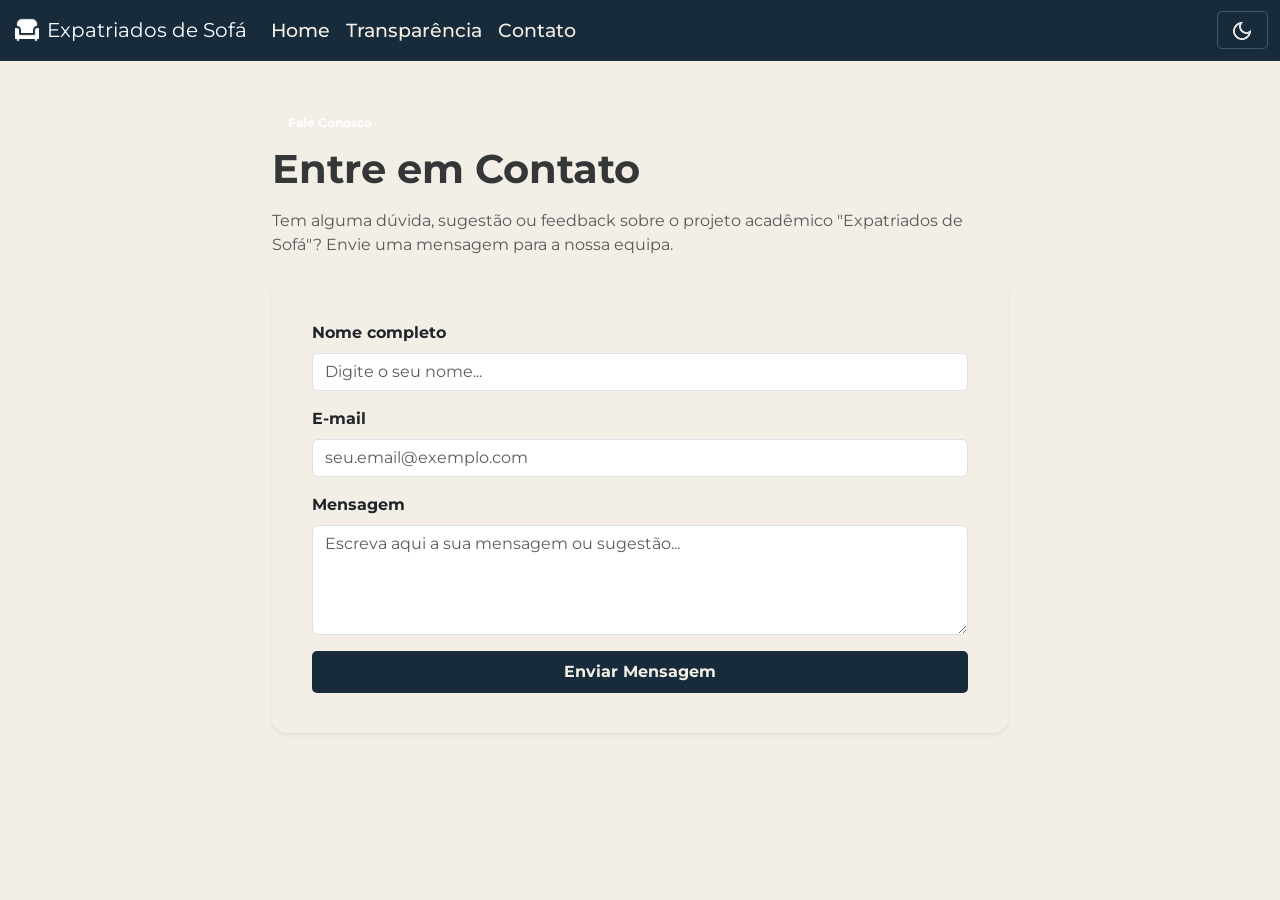
==== contato.html @ bc17a6ea "feat: adiciona paginas de transparencia e contato completas" ====
<!DOCTYPE html>
<html lang="pt-br">
<head>
    <meta charset="UTF-8">
    <meta name="viewport" content="width=device-width, initial-scale=1.0">
    <title>Contato - Expatriados de Sofá</title>
    <link href="https://cdn.jsdelivr.net/npm/bootstrap@5.0.2/dist/css/bootstrap.min.css" rel="stylesheet" integrity="sha384-EVSTQN3/azprG1Anm3QDgpJLIm9Nao0Yz1ztcQTwFspd3yD65VohhpuuCOmLASjC" crossorigin="anonymous">
    <link rel="stylesheet" href="css/style.css">
    <link rel="preconnect" href="https://fonts.googleapis.com">
    <link rel="preconnect" href="https://fonts.gstatic.com" crossorigin>
    <link href="https://fonts.googleapis.com/css2?family=Montserrat:ital,wght@0,100..900;1,100..900&display=swap" rel="stylesheet">
</head>
<body>
<header>
  <nav class="navbar navbar-expand-lg navbar-dark" aria-label="Navegação principal">
    <div class="container-fluid">
      <a class="navbar-brand" href="index.html">
        <img src="img/nav-logo.png" alt="Expatriados de Sofá, página inicial" class="d-inline-block align-text-top"> Expatriados de Sofá</a>
      <div class="d-flex align-items-center gap-2 ms-auto order-lg-last">
        <button class="btn btn-tema" type="button" aria-label="Alternar tema claro e escuro">
          <img src="img/nav-dark.png" alt="">
        </button>
        <button class="navbar-toggler" type="button" data-bs-toggle="collapse" data-bs-target="#navbarNav" aria-controls="navbarNav" aria-expanded="false" aria-label="Abrir ou fechar menu">
          <span class="navbar-toggler-icon"></span>
        </button>
      </div>
      <div class="collapse navbar-collapse" id="navbarNav">
        <ul class="navbar-nav">
          <li class="nav-item">
            <a class="nav-link" href="index.html">Home</a>
          </li>
          <li class="nav-item">
            <a class="nav-link" href="transparencia.html">Transparência</a>
          </li>
          <li class="nav-item">
            <a class="nav-link active" href="contato.html" aria-current="page">Contato</a>
          </li>
        </ul>
      </div>
    </div>
  </nav>
</header>

<main class="container my-5">
  <section class="row justify-content-center mb-5">
    <div class="col-lg-8">
      <span class="badge mb-2 px-3 py-2">Fale Conosco</span>
      <h1 class="fw-bold mb-3">Entre em Contato</h1>
      <p class="text-muted mb-4">Tem alguma dúvida, sugestão ou feedback sobre o projeto acadêmico "Expatriados de Sofá"? Envie uma mensagem para a nossa equipa.</p>
      
      <div class="card card-dado p-4 shadow-sm border-0">
        <div class="card-body">
          <form onsubmit="event.preventDefault(); alert('Mensagem enviada com sucesso! Obrigado pelo contato.');">
            <div class="mb-3">
              <label for="nome" class="form-label fw-bold">Nome completo</label>
              <input type="text" class="form-control" id="nome" placeholder="Digite o seu nome..." required>
            </div>
            <div class="mb-3">
              <label for="email" class="form-label fw-bold">E-mail</label>
              <input type="email" class="form-control" id="email" placeholder="seu.email@exemplo.com" required>
            </div>
            <div class="mb-3">
              <label for="mensagem" class="form-label fw-bold">Mensagem</label>
              <textarea class="form-control" id="mensagem" rows="4" placeholder="Escreva aqui a sua mensagem ou sugestão..." required></textarea>
            </div>
            <button type="submit" class="btn hero-btn-primario w-100 py-2">Enviar Mensagem</button>
          </form>
        </div>
      </div>
    </div>
  </section>
</main>

<script src="https://cdn.jsdelivr.net/npm/bootstrap@5.0.2/dist/js/bootstrap.bundle.min.js" integrity="sha384-MrcW6ZMFYlzcLA8Nl+NtUVF0sA7MsXsP1UyJoMp4YLEuNSfAP+JcXn/tWtIaxVXM" crossorigin="anonymous"></script>
<script src="js/app.js"></script>
</body>
</html>
---- css/style.css ----
@charset "UTF-8";

* {
    box-sizing: border-box;
    font-family: var(--font-principal);
}

:root {
    --azul-petroleo: #172B3A;
    --caramelo: #D9A56C;
    --off-white: #F3EFE7;
    --verde-salvia: #A8B5A2;
    --grafite: #343638;

    --font-principal: 'Montserrat', sans-serif;

    --texto-sm: 0.875rem;
    --texto-base: 1rem;
    --texto-lg: 1.25rem;
    --titulo-h3: 1.5rem;
    --titulo-h2: 2rem;
    --titulo-h1: 2.75rem;

    --espaco-1: 0.5rem;
    --espaco-2: 1rem;
    --espaco-3: 1.5rem;
    --espaco-4: 3rem;
}

html {
    scroll-behavior: smooth;
}

body {
    background-color: var(--off-white);
    color: var(--grafite);
}

.navbar {
    background-color: var(--azul-petroleo);
}

.navbar-brand img,
.btn-tema img {
    width: 30px;
    height: 24px;
    object-fit: contain;
    filter: invert(1);
}

.btn-tema {
    background: transparent;
    border: 1px solid rgba(255, 255, 255, 0.2);
    border-radius: 5px;
    color: var(--off-white);
    padding: 0.35rem 0.6rem;
    transition: all 0.3s ease-in-out;
}

.navbar .navbar-nav .nav-link {
    color: var(--off-white);
    font-size: 1.2rem;
    font-weight: 500;
    transition: all 0.3s ease-in-out;
}

.navbar .navbar-nav .nav-link:hover,
.navbar .navbar-nav .nav-link:focus-visible {
    color: var(--caramelo);
    text-decoration: underline;
    text-underline-offset: 6px;
    text-decoration-thickness: 2px;
}

.btn-tema:hover,
.btn-tema:focus-visible {
    background-color: rgba(255, 255, 255, 0.1);
}

.hero-btn-primario {
    background: var(--azul-petroleo);
    padding: 10px 20px;
    color: var(--off-white);
    text-decoration: none;
    border-radius: 5px;
    font-weight: bold;
    transition: background-color 0.3s ease, color 0.3s ease;
}

.hero-btn-primario:hover,
.hero-btn-primario:focus-visible {
    background: var(--caramelo);
    color: var(--azul-petroleo);
}

.hero-btn-secundario {
    background: var(--caramelo);
    padding: 10px 20px;
    color: var(--azul-petroleo);
    text-decoration: none;
    border-radius: 5px;
    font-weight: bold;
    transition: background-color 0.3s ease, color 0.3s ease;
}

.hero-btn-secundario:hover,
.hero-btn-secundario:focus-visible {
    background: var(--azul-petroleo);
    color: var(--off-white);
}

.section-text h1, .section-text p {
    color: var(--azul-petroleo);
}

.card-dado {
    background-color: var(--off-white);
    border: 1px solid var(--verde-salvia);
    border-radius: 15px;
}

.porcento {
    font-size: var(--titulo-h1);
    font-weight: bold;
    color: var(--azul-petroleo);
}

.card-icone {
    display: block;
    width: 40px;
    height: 40px;
    padding: 5px;
    margin-bottom: var(--espaco-2);
    background-color: var(--verde-salvia);
    border-radius: 15px;
}

.card-fonte {
    color: var(--grafite);
}

/* ==========================================
   MODO ESCURO (DARK MODE)
   ========================================== */
body.dark-mode {
    background-color: #1a1a1a !important;
    color: #f8f9fa !important;
}

body.dark-mode .card-dado,
body.dark-mode .card {
    background-color: #2b2b2b !important;
    border-color: #444 !important;
    color: #ffffff !important;
}

body.dark-mode .text-muted,
body.dark-mode .card-fonte {
    color: #adb5bd !important;
}

body.dark-mode .section-text h1, 
body.dark-mode .section-text p,
body.dark-mode .porcento {
    color: var(--off-white) !important;
}
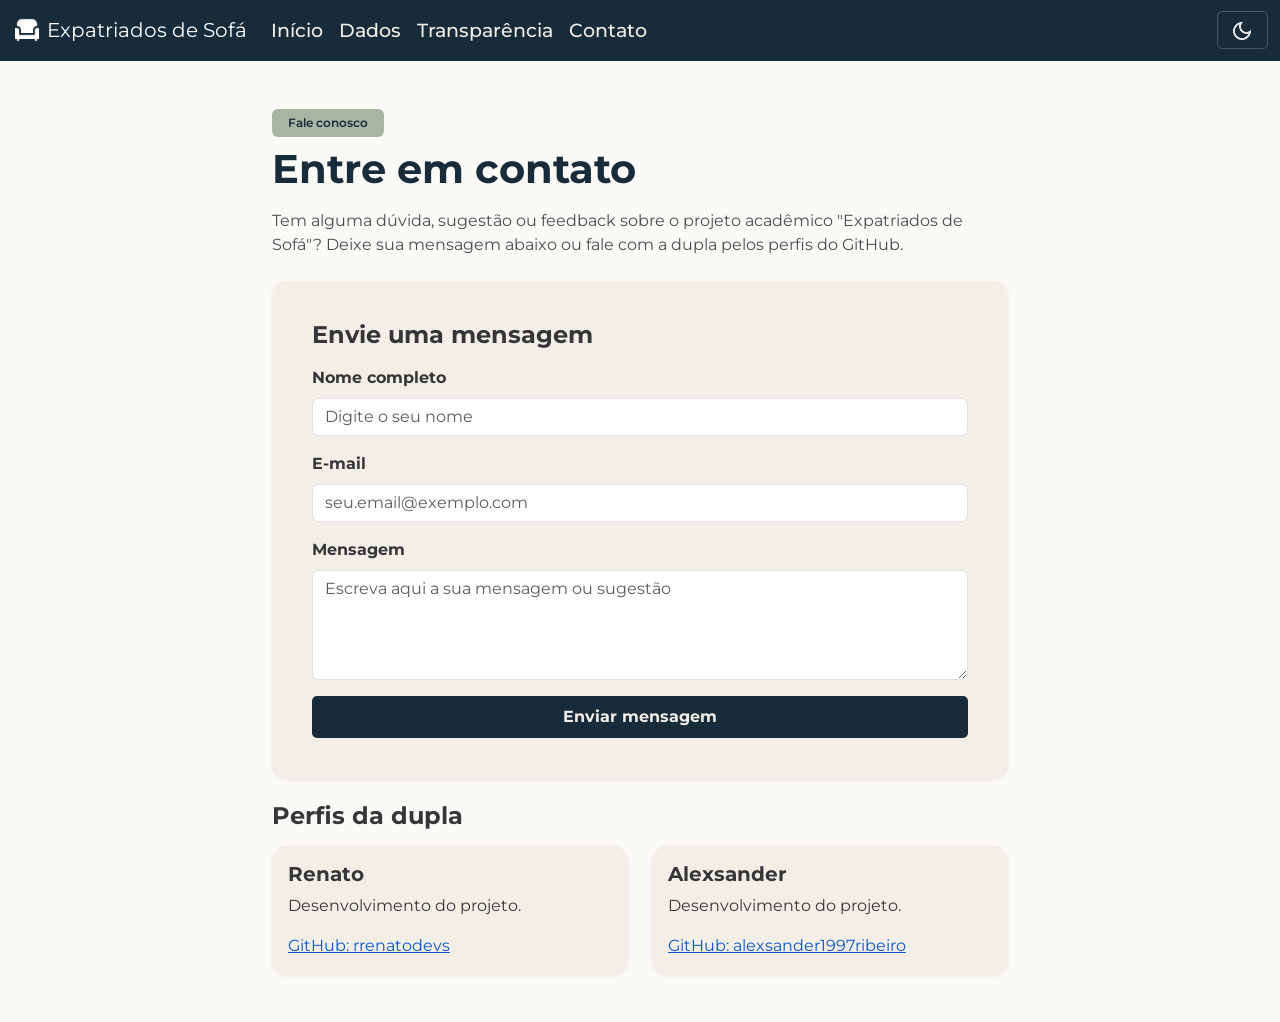
==== commit ec58fa85: "feat: adiciona estrutura principal, paginas e logica interativa Atualiza o index.html com o conteúdo" ====
--- a/contato.html
+++ b/contato.html
@@ -1,33 +1,52 @@
 <!DOCTYPE html>
-<html lang="pt-br">
+<html lang="pt-BR">
 <head>
-    <meta charset="UTF-8">
-    <meta name="viewport" content="width=device-width, initial-scale=1.0">
-    <title>Contato - Expatriados de Sofá</title>
-    <link href="https://cdn.jsdelivr.net/npm/bootstrap@5.0.2/dist/css/bootstrap.min.css" rel="stylesheet" integrity="sha384-EVSTQN3/azprG1Anm3QDgpJLIm9Nao0Yz1ztcQTwFspd3yD65VohhpuuCOmLASjC" crossorigin="anonymous">
-    <link rel="stylesheet" href="css/style.css">
-    <link rel="preconnect" href="https://fonts.googleapis.com">
-    <link rel="preconnect" href="https://fonts.gstatic.com" crossorigin>
-    <link href="https://fonts.googleapis.com/css2?family=Montserrat:ital,wght@0,100..900;1,100..900&display=swap" rel="stylesheet">
+  <meta charset="UTF-8">
+  <meta name="viewport" content="width=device-width, initial-scale=1.0">
+  <meta name="description" content="Fale com a dupla responsável pelo projeto acadêmico Expatriados de Sofá.">
+  <title>Contato | Expatriados de Sofá</title>
+
+  <script>
+    try {
+      if (localStorage.getItem("tema") === "dark") {
+        document.documentElement.classList.add("dark-mode");
+      }
+    } catch (e) {}
+  </script>
+
+  <link href="https://cdn.jsdelivr.net/npm/bootstrap@5.0.2/dist/css/bootstrap.min.css" rel="stylesheet" integrity="sha384-EVSTQN3/azprG1Anm3QDgpJLIm9Nao0Yz1ztcQTwFspd3yD65VohhpuuCOmLASjC" crossorigin="anonymous">
+  <link rel="preconnect" href="https://fonts.googleapis.com">
+  <link rel="preconnect" href="https://fonts.gstatic.com" crossorigin>
+  <link href="https://fonts.googleapis.com/css2?family=Montserrat:wght@400;500;600;700;800&display=swap" rel="stylesheet">
+  <link rel="stylesheet" href="css/style.css">
 </head>
 <body>
+
 <header>
   <nav class="navbar navbar-expand-lg navbar-dark" aria-label="Navegação principal">
     <div class="container-fluid">
       <a class="navbar-brand" href="index.html">
-        <img src="img/nav-logo.png" alt="Expatriados de Sofá, página inicial" class="d-inline-block align-text-top"> Expatriados de Sofá</a>
+        <img src="img/nav-logo.png" alt="" class="d-inline-block align-text-top">
+        Expatriados de Sofá
+      </a>
+
       <div class="d-flex align-items-center gap-2 ms-auto order-lg-last">
-        <button class="btn btn-tema" type="button" aria-label="Alternar tema claro e escuro">
+        <button class="btn btn-tema" type="button" aria-label="Alternar tema claro e escuro" aria-pressed="false">
           <img src="img/nav-dark.png" alt="">
         </button>
+
         <button class="navbar-toggler" type="button" data-bs-toggle="collapse" data-bs-target="#navbarNav" aria-controls="navbarNav" aria-expanded="false" aria-label="Abrir ou fechar menu">
           <span class="navbar-toggler-icon"></span>
         </button>
       </div>
+
       <div class="collapse navbar-collapse" id="navbarNav">
         <ul class="navbar-nav">
           <li class="nav-item">
-            <a class="nav-link" href="index.html">Home</a>
+            <a class="nav-link" href="index.html">Início</a>
+          </li>
+          <li class="nav-item">
+            <a class="nav-link" href="index.html#dados">Dados</a>
           </li>
           <li class="nav-item">
             <a class="nav-link" href="transparencia.html">Transparência</a>
@@ -42,29 +61,54 @@
 </header>
 
 <main class="container my-5">
-  <section class="row justify-content-center mb-5">
+  <section class="row justify-content-center mb-5" aria-labelledby="titulo-pagina">
     <div class="col-lg-8">
-      <span class="badge mb-2 px-3 py-2">Fale Conosco</span>
-      <h1 class="fw-bold mb-3">Entre em Contato</h1>
-      <p class="text-muted mb-4">Tem alguma dúvida, sugestão ou feedback sobre o projeto acadêmico "Expatriados de Sofá"? Envie uma mensagem para a nossa equipa.</p>
-      
-      <div class="card card-dado p-4 shadow-sm border-0">
+      <span class="badge mb-2 px-3 py-2">Fale conosco</span>
+      <h1 id="titulo-pagina" class="fw-bold mb-3">Entre em contato</h1>
+      <p class="texto-apoio mb-4">Tem alguma dúvida, sugestão ou feedback sobre o projeto acadêmico "Expatriados de Sofá"? Deixe sua mensagem abaixo ou fale com a dupla pelos perfis do GitHub.</p>
+
+      <article class="card card-dado p-4 shadow-sm border-0 mb-4">
         <div class="card-body">
-          <form onsubmit="event.preventDefault(); alert('Mensagem enviada com sucesso! Obrigado pelo contato.');">
+          <h2 class="h4 fw-bold mb-3">Envie uma mensagem</h2>
+          <form id="form-contato">
             <div class="mb-3">
               <label for="nome" class="form-label fw-bold">Nome completo</label>
-              <input type="text" class="form-control" id="nome" placeholder="Digite o seu nome..." required>
+              <input type="text" class="form-control" id="nome" name="nome" autocomplete="name" placeholder="Digite o seu nome" required>
             </div>
             <div class="mb-3">
               <label for="email" class="form-label fw-bold">E-mail</label>
-              <input type="email" class="form-control" id="email" placeholder="seu.email@exemplo.com" required>
+              <input type="email" class="form-control" id="email" name="email" autocomplete="email" placeholder="seu.email@exemplo.com" required>
             </div>
             <div class="mb-3">
               <label for="mensagem" class="form-label fw-bold">Mensagem</label>
-              <textarea class="form-control" id="mensagem" rows="4" placeholder="Escreva aqui a sua mensagem ou sugestão..." required></textarea>
+              <textarea class="form-control" id="mensagem" name="mensagem" rows="4" placeholder="Escreva aqui a sua mensagem ou sugestão" required></textarea>
             </div>
-            <button type="submit" class="btn hero-btn-primario w-100 py-2">Enviar Mensagem</button>
+            <button type="submit" class="btn hero-btn-primario w-100 py-2">Enviar mensagem</button>
           </form>
+
+          <div id="form-status" class="aviso-demo mt-3 p-3 rounded-3 d-none" role="status"></div>
+        </div>
+      </article>
+
+      <h2 class="h4 fw-bold mb-3">Perfis da dupla</h2>
+      <div class="row row-cols-1 row-cols-md-2 g-4">
+        <div class="col">
+          <article class="card card-dado h-100 shadow-sm border-0">
+            <div class="card-body">
+              <h3 class="h5 fw-bold">Renato</h3>
+              <p class="card-text">Desenvolvimento do projeto.</p>
+              <a class="link-fonte" href="https://github.com/rrenatodevs" target="_blank" rel="noopener noreferrer">GitHub: rrenatodevs<span class="visually-hidden"> (abre em nova aba)</span></a>
+            </div>
+          </article>
+        </div>
+        <div class="col">
+          <article class="card card-dado h-100 shadow-sm border-0">
+            <div class="card-body">
+              <h3 class="h5 fw-bold">Alexsander</h3>
+              <p class="card-text">Desenvolvimento do projeto.</p>
+              <a class="link-fonte" href="https://github.com/alexsander1997ribeiro" target="_blank" rel="noopener noreferrer">GitHub: alexsander1997ribeiro<span class="visually-hidden"> (abre em nova aba)</span></a>
+            </div>
+          </article>
         </div>
       </div>
     </div>
--- a/css/style.css
+++ b/css/style.css
@@ -2,7 +2,6 @@
 
 * {
     box-sizing: border-box;
-    font-family: var(--font-principal);
 }
 
 :root {
@@ -25,15 +24,49 @@
     --espaco-2: 1rem;
     --espaco-3: 1.5rem;
     --espaco-4: 3rem;
-}
-
-html {
-    scroll-behavior: smooth;
+
+    --raio: 15px;
+
+    --cor-fundo: #FBFAF6;
+    --cor-texto: var(--grafite);
+    --cor-titulo: var(--azul-petroleo);
+    --cor-card: var(--off-white);
+    --cor-apoio: #4A4D50;
+}
+
+html.dark-mode {
+    --cor-fundo: #1a1a1a;
+    --cor-texto: #f8f9fa;
+    --cor-titulo: var(--off-white);
+    --cor-card: #2b2b2b;
+    --cor-apoio: #adb5bd;
+}
+
+@media (prefers-reduced-motion: no-preference) {
+    html {
+        scroll-behavior: smooth;
+    }
 }
 
 body {
-    background-color: var(--off-white);
-    color: var(--grafite);
+    font-family: var(--font-principal);
+    background-color: var(--cor-fundo);
+    color: var(--cor-texto);
+    transition: background-color 0.3s ease, color 0.3s ease;
+}
+
+main h1,
+main h2,
+main h3 {
+    color: var(--cor-titulo);
+}
+
+.section-text p {
+    color: var(--cor-titulo);
+}
+
+.texto-apoio {
+    color: var(--cor-apoio);
 }
 
 .navbar {
@@ -54,14 +87,19 @@
     border-radius: 5px;
     color: var(--off-white);
     padding: 0.35rem 0.6rem;
-    transition: all 0.3s ease-in-out;
+    transition: background-color 0.3s ease-in-out;
+}
+
+.btn-tema:hover,
+.btn-tema:focus-visible {
+    background-color: rgba(255, 255, 255, 0.1);
 }
 
 .navbar .navbar-nav .nav-link {
     color: var(--off-white);
     font-size: 1.2rem;
     font-weight: 500;
-    transition: all 0.3s ease-in-out;
+    transition: color 0.3s ease-in-out;
 }
 
 .navbar .navbar-nav .nav-link:hover,
@@ -72,9 +110,15 @@
     text-decoration-thickness: 2px;
 }
 
-.btn-tema:hover,
-.btn-tema:focus-visible {
-    background-color: rgba(255, 255, 255, 0.1);
+.badge {
+    background-color: var(--verde-salvia);
+    color: var(--azul-petroleo);
+    font-weight: 600;
+}
+
+.hero-img {
+    border-radius: var(--raio);
+    box-shadow: 0 6px 20px rgba(23, 43, 58, 0.12);
 }
 
 .hero-btn-primario {
@@ -109,20 +153,17 @@
     color: var(--off-white);
 }
 
-.section-text h1, .section-text p {
-    color: var(--azul-petroleo);
-}
-
 .card-dado {
-    background-color: var(--off-white);
-    border: 1px solid var(--verde-salvia);
-    border-radius: 15px;
+    background-color: var(--cor-card);
+    color: var(--cor-texto);
+    border-radius: var(--raio);
+    transition: background-color 0.3s ease;
 }
 
 .porcento {
     font-size: var(--titulo-h1);
     font-weight: bold;
-    color: var(--azul-petroleo);
+    color: var(--cor-titulo);
 }
 
 .card-icone {
@@ -132,35 +173,72 @@
     padding: 5px;
     margin-bottom: var(--espaco-2);
     background-color: var(--verde-salvia);
-    border-radius: 15px;
+    border-radius: var(--raio);
 }
 
 .card-fonte {
-    color: var(--grafite);
-}
-
-/* ==========================================
-   MODO ESCURO (DARK MODE)
-   ========================================== */
-body.dark-mode {
-    background-color: #1a1a1a !important;
-    color: #f8f9fa !important;
-}
-
-body.dark-mode .card-dado,
-body.dark-mode .card {
-    background-color: #2b2b2b !important;
-    border-color: #444 !important;
-    color: #ffffff !important;
-}
-
-body.dark-mode .text-muted,
-body.dark-mode .card-fonte {
-    color: #adb5bd !important;
-}
-
-body.dark-mode .section-text h1, 
-body.dark-mode .section-text p,
-body.dark-mode .porcento {
-    color: var(--off-white) !important;
+    color: var(--cor-apoio);
+}
+
+.grafico-box {
+    position: relative;
+    width: 100%;
+    height: 300px;
+}
+
+#resultado-container h3 {
+    color: inherit;
+}
+
+.resultado-bom {
+    background-color: var(--verde-salvia);
+    color: var(--azul-petroleo);
+}
+
+.resultado-medio {
+    background-color: var(--caramelo);
+    color: var(--azul-petroleo);
+}
+
+.resultado-risco {
+    background-color: var(--azul-petroleo);
+    color: var(--off-white);
+    border: 1px solid var(--verde-salvia);
+}
+
+:root {
+    --cor-link: #0A58CA;
+    --cor-borda: rgba(0, 0, 0, 0.15);
+}
+
+html.dark-mode {
+    --cor-link: #8BB9FE;
+    --cor-borda: rgba(255, 255, 255, 0.2);
+}
+
+.link-fonte {
+    color: var(--cor-link);
+}
+
+code {
+    color: var(--cor-titulo);
+}
+
+.tabela-fontes {
+    color: var(--cor-texto);
+    border-color: var(--cor-borda);
+}
+
+.table-responsive {
+    position: relative;
+}
+
+.aviso-demo {
+    background-color: var(--verde-salvia);
+    color: var(--azul-petroleo);
+    font-weight: 500;
+}
+
+html.dark-mode .hero-btn-primario {
+    border: 1px solid var(--verde-salvia);
 }
